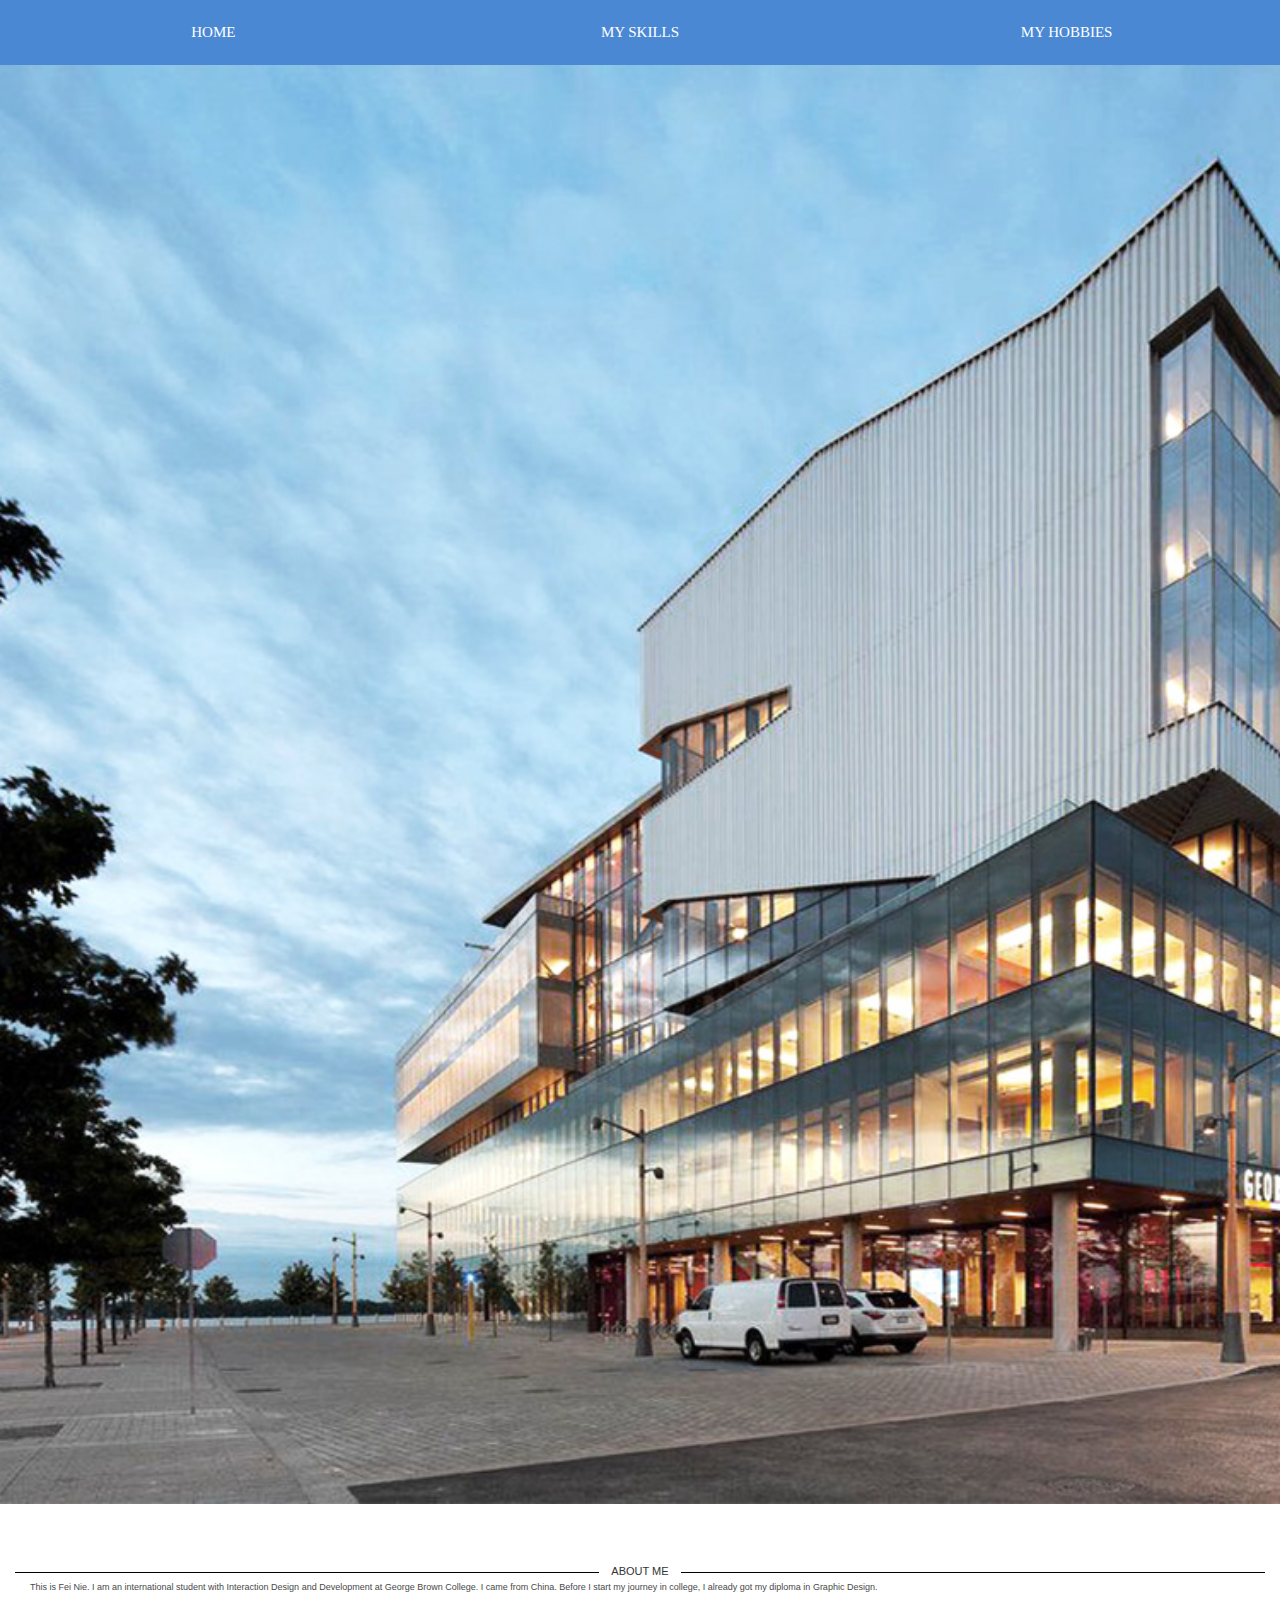
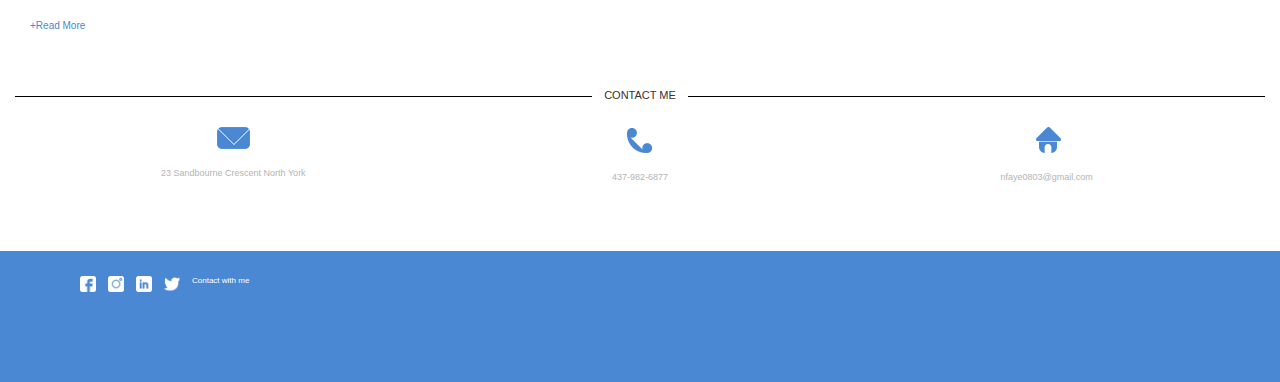
==== index.html @ 1d37ea3e "s" ====
<!DOCTYPE html>
<html>
<head>
    <meta charset="utf-8">
    <meta http-equiv="content-type" content="text/html; charset=utf-8">
    <meta name="viewport" content="width=device-width, initial-scale=1.0, minimum-scale=1.0, maximum-scale=1.0, user-scalable=no">
    <title>My Site</title>
    <link rel="stylesheet" href="css/index.css">
</head>
<body>
    <header>
        <nav>
            <a href="#">home</a>
            <a href="#">my skills</a>
            <a href="#">my hobbies</a>
        </nav>
        <section class="banner"><img src="img/banner.jpg"></section>
    </header>
    <main>
        
        <section class="about">
            <h4>about me</h4>
            <p>This is Fei Nie. I am an international student with Interaction Design and Development at George Brown College. I came from China. Before I start my journey in college, I already got my diploma in Graphic Design. 
            </p>
            <a href="#" class="more"><i>+</i>Read More</a>
        </section>
        <section class="contact">
                <h4>contact me</h4>
                <ul>
                    <li>
                        <div>
                            <img src="img/c3.png">
                        </div>
                        
                        <p>23 Sandbourne Crescent
                                North York</p>
                    </li>
                    <li>
                        <div>
                            <img src="img/phone.png">
                        </div>
                            <p>437-982-6877</p>
                        
                    </li>
                    <li>
                        <div>
                            <img src="img/home.png">
                        </div>
                        <p>nfaye0803@gmail.com</p>
                    </li>
                </ul>
        </section>
    </main>
    
    <footer>
        <img src="img/f1.png">
        <img src="img/f2.png">
        <img src="img/f3.png">
        <img src="img/f4.png">
        <span>Contact with me</span>
    </footer>
</body>    
</html>
---- css/index.css ----
html {
    color: #000;
    background: #FFF;
    font-size: 625%;
}

* {
    box-sizing: border-box;
}

body,
div,
dl,
dt,
dd,
ul,
ol,
li,
h1,
h2,
h3,
h4,
h5,
h6,
pre,
form,
fieldset,
input,
textarea,
p,
blockquote,
section,
img,
th,
td {
    margin: 0;
    padding: 0;
}

table {
    border-collapse: collapse;
    border-spacing: 0;
}

fieldset,
img {
    border: 0;
}

address,
caption,
cite,
code,
dfn,
em,
strong,
th,
var {
    font-style: normal;
    font-weight: normal;
}

ol,
ul {
    list-style: none;
}

caption,
th {
    text-align: left;
}

h1,
h2,
h3,
h4,
h5,
h6 {
    font-size: 100%;
    font-weight: normal;
}

q:before,
q:after {
    content: '';
}

abbr,
acronym {
    border: 0;
}

body {
    font-size: 0.14rem;
    font-family: PingFangSC-Regular, sans-serif;
    color: #494949;
}

a {
    text-decoration: none;
}

.banner img {
    width: 100%;
}

nav {
    display: flex;
    align-items: center;
    font-size: 0.15rem;
    height: 0.65rem;
    background: #4a88d4;
}

nav a {
    display: block;
    text-align: center;
    width: 33.3333%;
    line-height: 0.65rem;
    text-transform: uppercase;
    color: #fff;
    font-family: Microsoft YaHei
}

main {
    padding: 0.4rem 0.15rem;
}

main section {
    position: relative;
    text-align: center;
}

.about {
    padding: 0.15rem 0.15rem 0.75rem;
}

.contact {
    padding: 0.15rem 0.15rem 0.25rem;
}

main section::before {
    content: "";
    position: absolute;
    height: 0.01rem;
    background: #000;
    top: 0.25rem;
    left: 0;
    right: 0;
    z-index: 1;
}

main section h4 {
    text-transform: uppercase;
    font-size: 0.11rem;
    color: #333;
    display: inline-block;
    margin: 0 auto;
    background: #fff;
    position: relative;
    z-index: 10;
    padding: 0 0.12rem;
}

main section p {
    text-align: left;
    font-size: 0.09rem;
    line-height: 0.18rem;
}

.more {
    position: absolute;
    bottom: 0.4rem;
    left: 0.15rem;
    font-size: 0.1rem;
    color: #4a88d4;
}

.more i {
    font-style: normal;
}

.contact ul {
    display: -webkit-box;
    display: -moz-box;
    display: box;
}

.contact li {
    color: #b4b4b4;
    width: 1%;
    -webkit-box-flex: 1;
    -moz-box-flex: 1;
    box-flex: 1;
    word-break: break-all;
    text-align: center;
}
.contact li div{
    display: flex;
    align-items: center;
    justify-content: center;
}
.contact li  div img{
    margin:0.25rem 0 0.15rem;
}
.contact li p{
    text-align: center;
}
footer {
    background: #4a88d4;
    display: flex;
    padding: 0.25rem 0.4rem 0.9rem 0.8rem;
    color: #fff;
}

footer img {
    margin-right: 0.12rem;
    width: 0.16rem;
    height: 0.16rem;
}

footer span {
    font-size: 0.08rem;
}
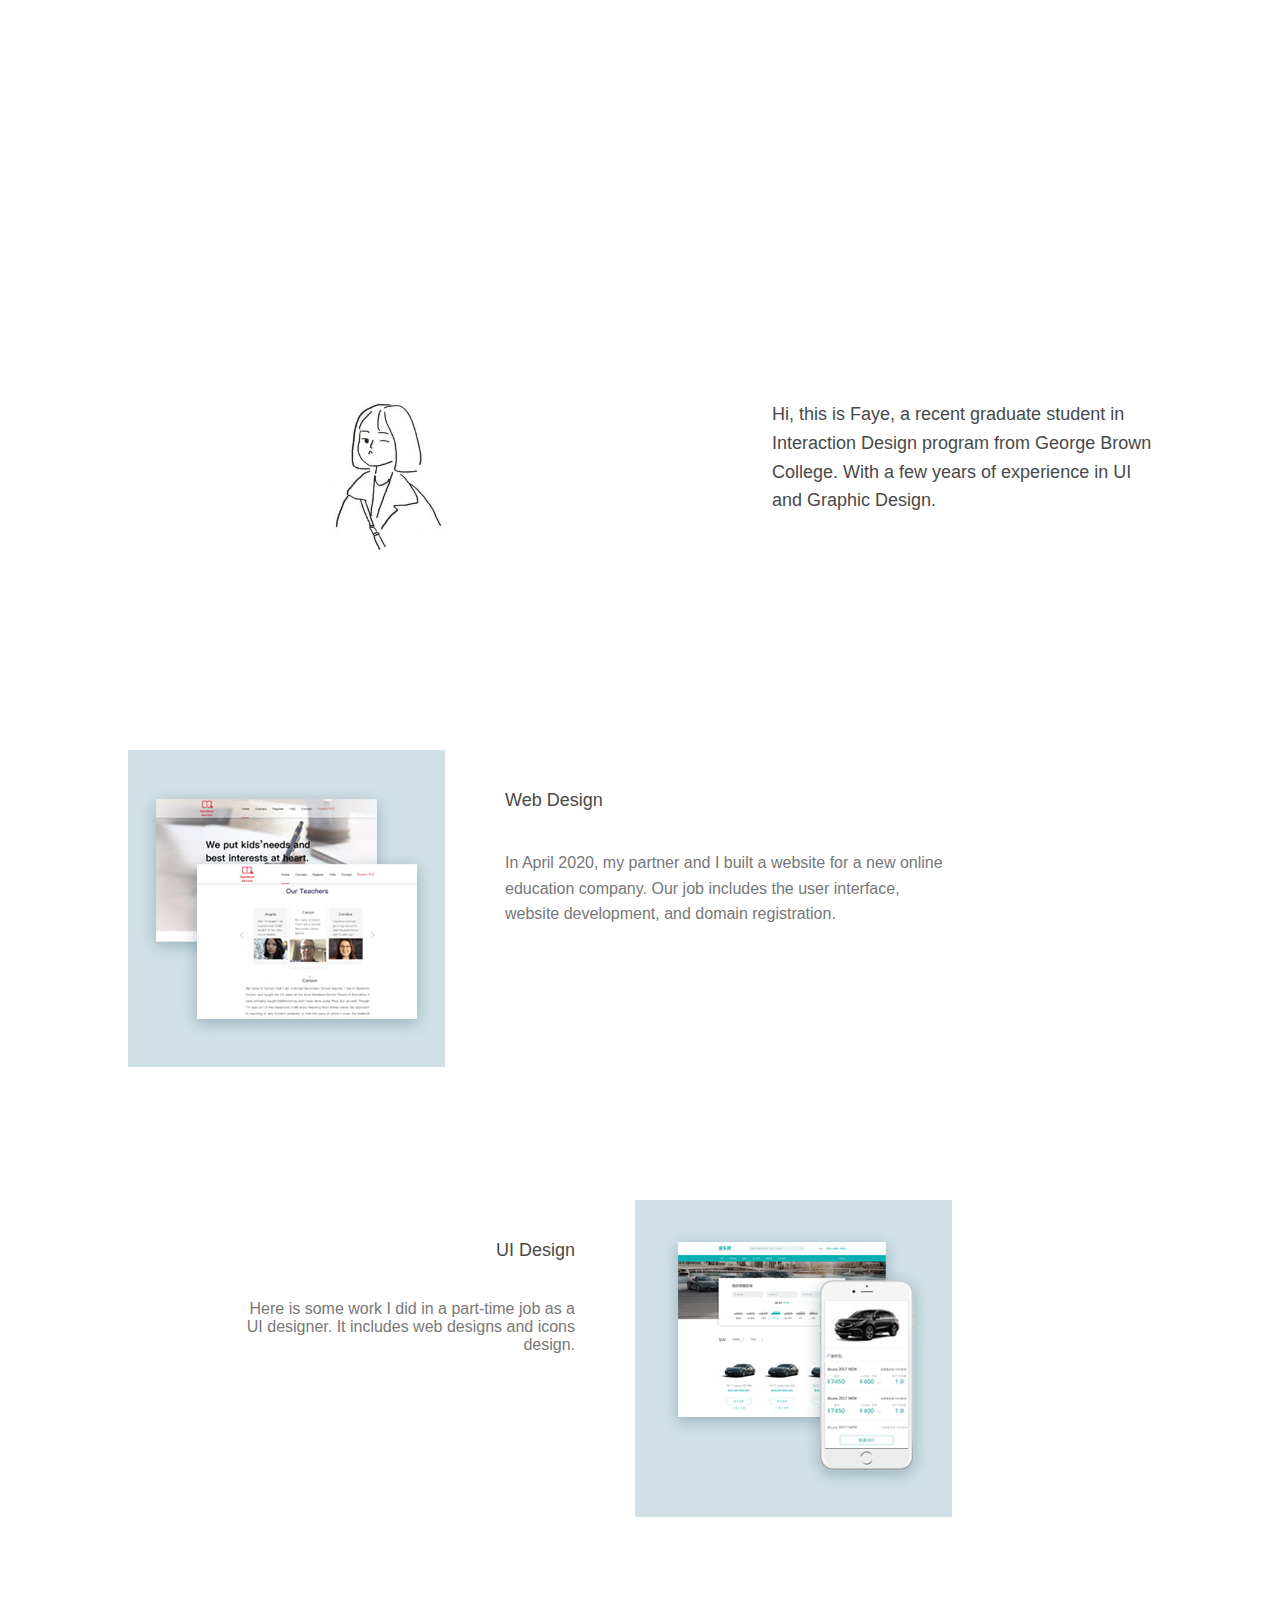
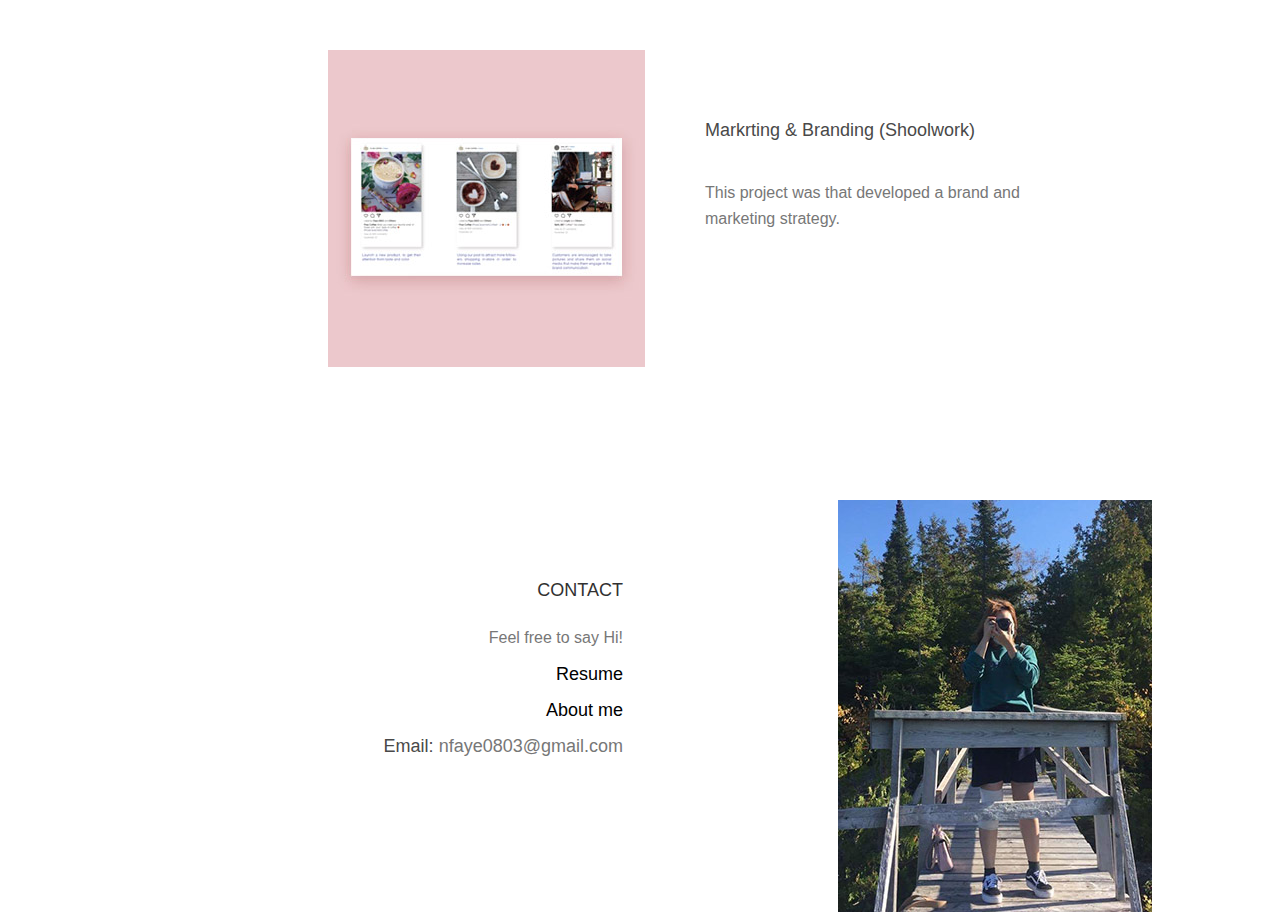
==== commit 7260eff7: "done" ====
--- a/index.html
+++ b/index.html
@@ -1,64 +1,93 @@
-
 <!DOCTYPE html>
 <html>
+
 <head>
     <meta charset="utf-8">
     <meta http-equiv="content-type" content="text/html; charset=utf-8">
-    <meta name="viewport" content="width=device-width, initial-scale=1.0, minimum-scale=1.0, maximum-scale=1.0, user-scalable=no">
-    <title>My Site</title>
-    <link rel="stylesheet" href="css/index.css">
+    <meta name="viewport"
+        content="width=device-width, initial-scale=1.0, minimum-scale=1.0, maximum-scale=1.0, user-scalable=no">
+    <title>SHORT STORY</title>
+    <link rel="stylesheet" href="css/main.css">
 </head>
+
 <body>
-    <header>
-        <nav>
-            <a href="#">home</a>
-            <a href="#">my skills</a>
-            <a href="#">my hobbies</a>
-        </nav>
-        <section class="banner"><img src="img/banner.jpg"></section>
-    </header>
-    <main>
+
+    <main class="wrap">
+        <section class="my">
+            <div class="left">
+                <img class="avatar" src="./img/my.jpg">
+            </div>
+            <div class="right">
+                <p>Hi, this is Faye, a recent graduate student in Interaction Design program from George Brown College. With a few years of experience in UI and Graphic Design.</p>
+            </div>
+        </section>
+
+        <section class="work work1">
+            <div>
+                <a href="./work1.html"><img class="img" src="./img/pic-1.jpg"></a>
+                <!-- <p class="design">Webdesign</p> -->
+            </div>
+            <div class="right">
+                <h3>Web Design</h3>
+                <p>In April 2020, my partner and I built a website for a new online education company. Our job includes the user interface, website development, and domain registration.</p>
+            </div>
+        </section>
+
+        <section class="work work2">
+            <div class="left">
+                <h3>UI Design</h3>
+                <p>Here is some work I did in a part-time job as a UI designer. It includes web designs and icons design.</p>
+            </div>
+            <div class="right">
+                <a href="./work2.html"><img class="img" src="./img/pic-2.jpg"></a>
+                <!-- <p class="design">Webdesign</p> -->
+            </div>
+            
+        </section>
+
+        <section class="work work3">
+            <div class="left">
+                <a href="./schoolwork.html"><img class="img" src="./img/pic-3.jpg"></a>
+                <!-- <p class="design">Markrting & Branding (Shoolwork)</p> -->
+            </div>
+            <div class="right">
+                <h3>Markrting & Branding (Shoolwork)</h3>
+                <p>This project was that developed a brand and<br> marketing strategy.  </p>
+            </div>
+        </section>
+
+        <!-- <section class="work work4">
+            <div class="left">
+                <h3>STUDY CASES</h3>
+                <p>There are some exercises and graphic design cases from school or work. </p>
+            </div>
+            <div class="right">
+                <img class="img" src="./img/pic-4.jpg">
+            </div>
+            
+        </section> -->
+
+        <section class="contact">
+            
+            <div class="left">
+                <h3>CONTACT</h3>
+                <h4>Feel free to say Hi!</h4>
+                <ul>
+                    <li><a href="./pdf/Resume.pdf">Resume</a></li>
+                    <li><a href="about.html">About me</a></li>
+                    <li>Email: <a class="email" href="mailto:nfaye0803@gmail.com">nfaye0803@gmail.com</a></li>
+                </ul>
+            </div>
+            <div class="right">
+                <img class="img" src="./img/pic-5.jpg">
+            </div>
+            
+            
+        </section>
         
-        <section class="about">
-            <h4>about me</h4>
-            <p>This is Fei Nie. I am an international student with Interaction Design and Development at George Brown College. I came from China. Before I start my journey in college, I already got my diploma in Graphic Design. 
-            </p>
-            <a href="#" class="more"><i>+</i>Read More</a>
-        </section>
-        <section class="contact">
-                <h4>contact me</h4>
-                <ul>
-                    <li>
-                        <div>
-                            <img src="img/c3.png">
-                        </div>
-                        
-                        <p>23 Sandbourne Crescent
-                                North York</p>
-                    </li>
-                    <li>
-                        <div>
-                            <img src="img/phone.png">
-                        </div>
-                            <p>437-982-6877</p>
-                        
-                    </li>
-                    <li>
-                        <div>
-                            <img src="img/home.png">
-                        </div>
-                        <p>nfaye0803@gmail.com</p>
-                    </li>
-                </ul>
-        </section>
     </main>
+
     
-    <footer>
-        <img src="img/f1.png">
-        <img src="img/f2.png">
-        <img src="img/f3.png">
-        <img src="img/f4.png">
-        <span>Contact with me</span>
-    </footer>
-</body>    
+</body>
+
 </html>--- a/css/main.css
+++ b/css/main.css
@@ -0,0 +1,394 @@
+html {
+    color: #000;
+    background: #FFF;
+    font-size: 625%;
+}
+
+* {
+    box-sizing: border-box;
+}
+
+body,
+div,
+dl,
+dt,
+dd,
+ul,
+ol,
+li,
+h1,
+h2,
+h3,
+h4,
+h5,
+h6,
+pre,
+form,
+fieldset,
+input,
+textarea,
+p,
+blockquote,
+section,
+img,
+th,
+td {
+    margin: 0;
+    padding: 0;
+}
+
+table {
+    border-collapse: collapse;
+    border-spacing: 0;
+}
+
+fieldset,
+img {
+    border: 0;
+}
+
+address,
+caption,
+cite,
+code,
+dfn,
+em,
+strong,
+th,
+var {
+    font-style: normal;
+    font-weight: normal;
+}
+
+ol,
+ul {
+    list-style: none;
+}
+
+caption,
+th {
+    text-align: left;
+}
+
+h1,
+h2,
+h3,
+h4,
+h5,
+h6 {
+    font-size: 100%;
+    font-weight: normal;
+}
+
+q:before,
+q:after {
+    content: '';
+}
+
+abbr,
+acronym {
+    border: 0;
+}
+
+body {
+    font-size: 0.14rem;
+    font-family: Tahoma Helvetica, Arial, sans-serif;
+    color: #494949;
+}
+.flex1{
+    flex: 1;
+}
+a {
+    text-decoration: none;
+}
+.center{
+    text-align: center !important;
+}
+.wrap{
+    max-width: 1024px;
+    margin: 0 auto;
+}
+
+section{
+    display: flex;
+    align-items: flex-start;
+    justify-content: space-between;
+    height: 350px;
+}
+.my{
+    padding-top: 400px;
+    height: 750px;
+}
+.my .left{
+    width: 644px;
+}
+.my .right{
+    flex: 1;
+    line-height: 1.6;
+}
+.avatar{
+    width: 115px;
+    margin-left: 200px;
+}
+
+.my p{
+    font-size: 18px;
+    
+}
+
+.work{
+    font-size: 16px;
+    margin-bottom: 100px;
+}
+.work h3{
+    line-height: 100px;
+    font-size: 18px;
+}
+.work p{
+    color: #777777;
+}
+.work1 .right{
+    padding: 0 200px 0 60px;
+    line-height: 1.6;
+}
+.work1 .design{
+    font-size: 13px;
+    text-align: center;
+    line-height: 30px;
+}
+
+.work2 {
+    justify-content: flex-end;
+}
+.work2 .left{
+    width: 330px;
+    text-align: right;
+}
+
+.work2 .right{
+    padding:0 200px 0 60px;
+    text-align: right;
+}
+
+.work2 .right p{
+    text-align: center;
+    font-size: 13px;
+}
+.work3{
+    justify-content: flex-start;
+}
+.work3 .left{
+    text-align: left;
+    padding: 0 60px 0 200px;
+}
+
+.work3 .right{
+    line-height: 1.6;
+}
+
+.work3 h3{
+    padding-top: 30px;
+}
+
+
+.work4 .left{
+    flex: 1;
+    padding: 60px 150px 0 200px;
+    line-height: 1.6;
+}
+.contact{
+    /* padding: 100px 0;
+    height: auto; */
+    justify-content: flex-end;
+}
+.contact .right{
+    padding: 0 0 0 215px;
+}
+.contact .left{
+    width: 310px;
+    padding-top: 60px;
+    font-size: 18px;
+    text-align: right;
+}
+
+.contact  h3{
+    font-size: 18px;
+    color: #313131;
+    line-height: 60px;
+}
+
+.contact  h4{
+    font-size: 16px;
+    color: #777777;
+    line-height: 36px;
+}
+.contact li{
+    padding-left: 8px;
+}
+.contact  a{
+    font-size: 18px;
+    color: #000;
+    line-height: 36px;
+}
+.contact .email{
+    color: #777;
+}
+
+header{
+    height: 316px;
+}
+header .wrap{
+    position: relative;
+}
+.btn-back{
+    display: block;
+    position: absolute;
+    bottom: 36px;
+    left: 0;
+    width: 66px;
+    height: 36px;
+    text-align: center;
+    line-height: 36px;
+    border: 2px solid #000;
+    border-radius: 36px;
+}
+
+.about section{
+    padding: 45px 190px;
+}
+.about section{
+    display: flex;
+    flex-direction: column;
+    height: 100%;
+    padding-bottom: 100px;
+}
+.about section h4{
+    width: 100%;
+    display: block;
+    font-size: 20px;
+    text-align: center;
+    color: #131313;
+    line-height: 55px;
+}
+.about section p{
+    color: #777;
+    font-size: 16px;
+    line-height: 30px;
+}
+
+.about section.left h4{
+    text-align: left;
+}
+
+.about section.left p{
+    text-align: left;
+}
+
+.about img{
+    margin-top: 30px;
+}
+
+.btn{
+    width: 98px;
+    height: 36px;
+    text-align: center;
+    line-height: 36px;
+    display: inline-block;
+    border: 2px solid #000;
+    border-radius: 36px;
+    color: #000;
+}
+.about footer{
+    padding-bottom: 100px;
+}
+.about footer section{
+    padding: 0;
+    display: block;
+    flex: none;
+    text-align: center;
+} 
+.about footer section p{
+    line-height: 66px;
+}
+.about footer section p a{
+    margin: 0 15px;
+}
+
+.work section{
+    display: block;
+    flex: none;
+    height: auto;
+}
+.work header section{
+    height: 100%;
+}
+.img-section{
+    padding: 50px 0;
+}
+
+.img-section p{
+    padding: 40px 190px;
+    line-height: 30px;
+}
+
+.img-section li{
+    line-height: 30px;
+    color: #777;
+}
+.img-section label{
+    color: #000;
+    line-height: 30px;
+    padding-right: 10px;
+}
+.work section.detail{
+    padding-bottom: 70px;
+    display: flex;
+    justify-content: space-between;
+}
+
+.work section.detail h4{
+    line-height: 30px;
+    font-size: 18px;
+    color: #000;
+    width: 154px;
+    text-align: right;
+    white-space: nowrap;
+}
+
+.work section.detail > p{
+    flex: 1;
+    
+    padding: 0 205px 0 50px;
+    
+}
+.work section.detail p{
+    font-size: 16px;
+    color: #777;
+    line-height: 30px;
+}
+.work section.detail > div{
+    flex: 1;
+    padding: 0 205px 0 50px;
+}
+.work section.detail li{
+    font-size: 16px;
+    color: #777;
+    line-height: 30px;
+}
+
+.work section.detail .center{
+    text-align: center;
+    position: relative;
+}
+.work section.detail .center ul{
+    padding-left: 130px;
+}
+.work section.detail .center li{
+    text-align: left;
+}
+.arrow{
+    width: 100%;
+    height: 100px;
+    background: url(../img/arrow.png) no-repeat center;
+}
+
